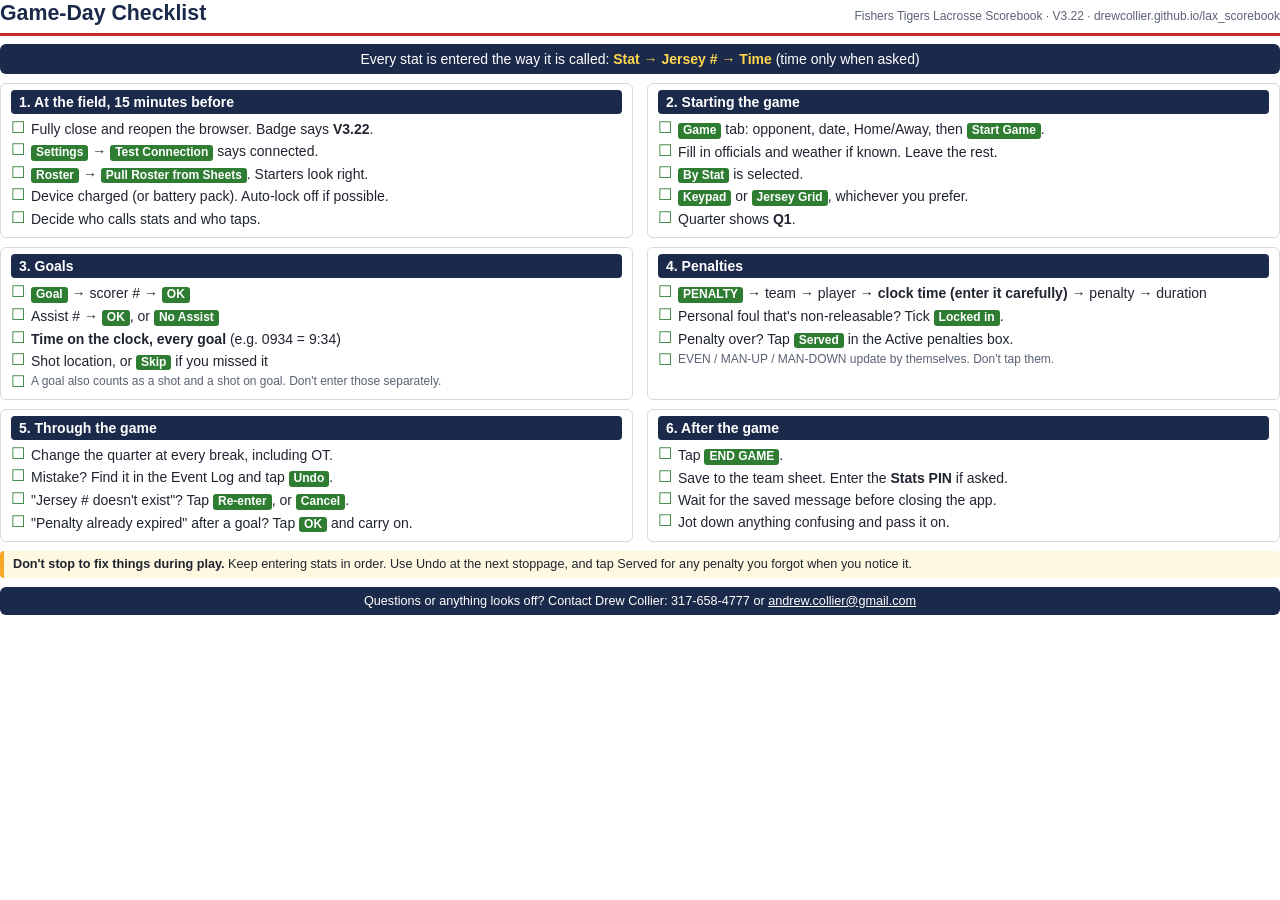
==== GAME-DAY-CHECKLIST.html @ 0872d79c "docs: Add one-page game-day checklist for scorekeepers Printable checklist (HTML source and PDF) cov" ====
<!DOCTYPE html>
<html lang="en">
<head>
<meta charset="UTF-8">
<title>Fishers Tigers Lacrosse Scorebook - Game-Day Checklist</title>
<style>
  @page { size: letter; margin: 0.45in 0.5in; }
  :root { --navy: #1b2a4a; --accent: #2e7d32; --red: #c62828; --text: #1f2430; --muted: #5a6273; --line: #d5d9e2; }
  * { box-sizing: border-box; }
  body { font-family: "Segoe UI", Arial, sans-serif; color: var(--text); font-size: 10.5pt; line-height: 1.3; margin: 0; }
  header { display: flex; align-items: baseline; justify-content: space-between; border-bottom: 3px solid var(--red); padding-bottom: 5px; margin-bottom: 8px; }
  header h1 { font-size: 16pt; margin: 0; color: var(--navy); }
  header .sub { font-size: 9pt; color: var(--muted); }
  .rule { background: var(--navy); color: #fff; border-radius: 6px; padding: 6px 10px; font-size: 10.5pt; margin-bottom: 9px; text-align: center; }
  .rule strong { color: #ffd54f; }
  .grid { display: grid; grid-template-columns: 1fr 1fr; gap: 9px 14px; }
  section { border: 1px solid var(--line); border-radius: 6px; padding: 6px 10px 7px; page-break-inside: avoid; }
  section.wide { grid-column: 1 / -1; }
  h2 { font-size: 10.5pt; margin: 0 0 4px; color: #fff; background: var(--navy); border-radius: 4px; padding: 3px 8px; }
  ul { list-style: none; margin: 0; padding: 0; }
  li { position: relative; padding: 2px 0 2px 20px; }
  li::before { content: "\2610"; position: absolute; left: 0; top: 0; font-size: 12pt; color: var(--accent); }
  .k { display: inline-block; background: var(--accent); color: #fff; border-radius: 3px; padding: 0 5px; font-size: 9pt; font-weight: 700; }
  .note { color: var(--muted); font-size: 9pt; }
  .tip { background: #fff8e1; border-left: 4px solid #f9a825; padding: 5px 9px; margin-top: 9px; font-size: 9.5pt; border-radius: 4px; }
  footer { margin-top: 9px; background: var(--navy); color: #fff; border-radius: 6px; padding: 6px 10px; font-size: 9.5pt; text-align: center; }
  footer a { color: #fff; }
  h2, .rule, footer, .k, li::before { -webkit-print-color-adjust: exact; print-color-adjust: exact; }
  .tip { -webkit-print-color-adjust: exact; print-color-adjust: exact; }
</style>
</head>
<body>
<header>
  <h1>Game-Day Checklist</h1>
  <span class="sub">Fishers Tigers Lacrosse Scorebook &middot; V3.22 &middot; drewcollier.github.io/lax_scorebook</span>
</header>

<div class="rule">Every stat is entered the way it is called: <strong>Stat &rarr; Jersey # &rarr; Time</strong> (time only when asked)</div>

<div class="grid">
  <section>
    <h2>1. At the field, 15 minutes before</h2>
    <ul>
      <li>Fully close and reopen the browser. Badge says <strong>V3.22</strong>.</li>
      <li><span class="k">Settings</span> &rarr; <span class="k">Test Connection</span> says connected.</li>
      <li><span class="k">Roster</span> &rarr; <span class="k">Pull Roster from Sheets</span>. Starters look right.</li>
      <li>Device charged (or battery pack). Auto-lock off if possible.</li>
      <li>Decide who calls stats and who taps.</li>
    </ul>
  </section>

  <section>
    <h2>2. Starting the game</h2>
    <ul>
      <li><span class="k">Game</span> tab: opponent, date, Home/Away, then <span class="k">Start Game</span>.</li>
      <li>Fill in officials and weather if known. Leave the rest.</li>
      <li><span class="k">By Stat</span> is selected.</li>
      <li><span class="k">Keypad</span> or <span class="k">Jersey Grid</span>, whichever you prefer.</li>
      <li>Quarter shows <strong>Q1</strong>.</li>
    </ul>
  </section>

  <section>
    <h2>3. Goals</h2>
    <ul>
      <li><span class="k">Goal</span> &rarr; scorer # &rarr; <span class="k">OK</span></li>
      <li>Assist # &rarr; <span class="k">OK</span>, or <span class="k">No Assist</span></li>
      <li><strong>Time on the clock, every goal</strong> (e.g. 0934 = 9:34)</li>
      <li>Shot location, or <span class="k">Skip</span> if you missed it</li>
      <li class="note">A goal also counts as a shot and a shot on goal. Don't enter those separately.</li>
    </ul>
  </section>

  <section>
    <h2>4. Penalties</h2>
    <ul>
      <li><span class="k">PENALTY</span> &rarr; team &rarr; player &rarr; <strong>clock time (enter it carefully)</strong> &rarr; penalty &rarr; duration</li>
      <li>Personal foul that's non-releasable? Tick <span class="k">Locked in</span>.</li>
      <li>Penalty over? Tap <span class="k">Served</span> in the Active penalties box.</li>
      <li class="note">EVEN / MAN-UP / MAN-DOWN update by themselves. Don't tap them.</li>
    </ul>
  </section>

  <section>
    <h2>5. Through the game</h2>
    <ul>
      <li>Change the quarter at every break, including OT.</li>
      <li>Mistake? Find it in the Event Log and tap <span class="k">Undo</span>.</li>
      <li>"Jersey # doesn't exist"? Tap <span class="k">Re-enter</span>, or <span class="k">Cancel</span>.</li>
      <li>"Penalty already expired" after a goal? Tap <span class="k">OK</span> and carry on.</li>
    </ul>
  </section>

  <section>
    <h2>6. After the game</h2>
    <ul>
      <li>Tap <span class="k">END GAME</span>.</li>
      <li>Save to the team sheet. Enter the <strong>Stats PIN</strong> if asked.</li>
      <li>Wait for the saved message before closing the app.</li>
      <li>Jot down anything confusing and pass it on.</li>
    </ul>
  </section>
</div>

<div class="tip"><strong>Don't stop to fix things during play.</strong> Keep entering stats in order. Use Undo at the next stoppage, and tap Served for any penalty you forgot when you notice it.</div>

<footer>Questions or anything looks off? Contact Drew Collier: 317-658-4777 or <a href="mailto:andrew.collier@gmail.com">andrew.collier@gmail.com</a></footer>
</body>
</html>
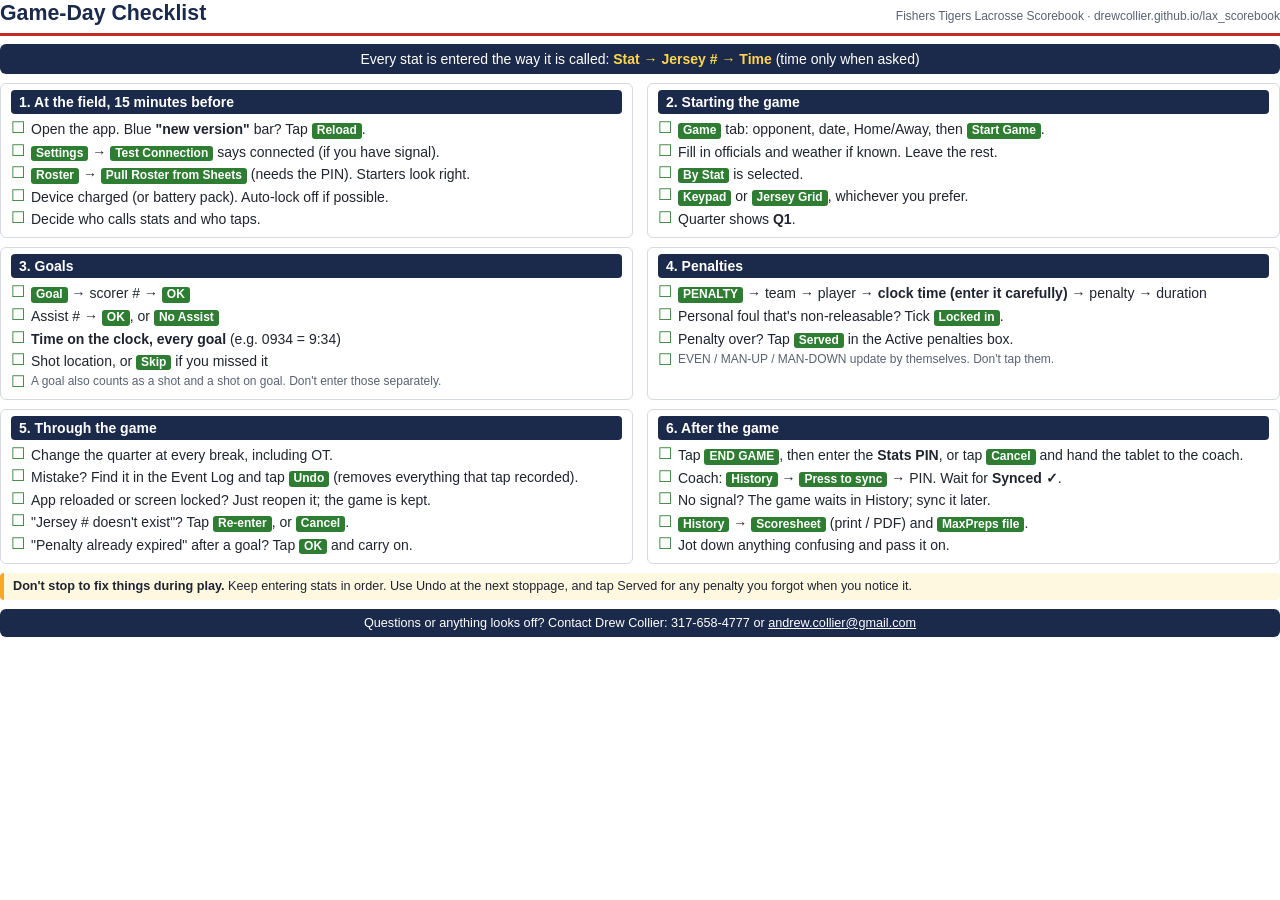
==== commit 4d9a2430: "Step 7: refresh guide, checklist, screenshots; V3.29 - Retake all guide screenshots from the current" ====
--- a/GAME-DAY-CHECKLIST.html
+++ b/GAME-DAY-CHECKLIST.html
@@ -32,7 +32,7 @@
 <body>
 <header>
   <h1>Game-Day Checklist</h1>
-  <span class="sub">Fishers Tigers Lacrosse Scorebook &middot; V3.22 &middot; drewcollier.github.io/lax_scorebook</span>
+  <span class="sub">Fishers Tigers Lacrosse Scorebook &middot; drewcollier.github.io/lax_scorebook</span>
 </header>
 
 <div class="rule">Every stat is entered the way it is called: <strong>Stat &rarr; Jersey # &rarr; Time</strong> (time only when asked)</div>
@@ -41,9 +41,9 @@
   <section>
     <h2>1. At the field, 15 minutes before</h2>
     <ul>
-      <li>Fully close and reopen the browser. Badge says <strong>V3.22</strong>.</li>
-      <li><span class="k">Settings</span> &rarr; <span class="k">Test Connection</span> says connected.</li>
-      <li><span class="k">Roster</span> &rarr; <span class="k">Pull Roster from Sheets</span>. Starters look right.</li>
+      <li>Open the app. Blue <strong>"new version"</strong> bar? Tap <span class="k">Reload</span>.</li>
+      <li><span class="k">Settings</span> &rarr; <span class="k">Test Connection</span> says connected (if you have signal).</li>
+      <li><span class="k">Roster</span> &rarr; <span class="k">Pull Roster from Sheets</span> (needs the PIN). Starters look right.</li>
       <li>Device charged (or battery pack). Auto-lock off if possible.</li>
       <li>Decide who calls stats and who taps.</li>
     </ul>
@@ -85,7 +85,8 @@
     <h2>5. Through the game</h2>
     <ul>
       <li>Change the quarter at every break, including OT.</li>
-      <li>Mistake? Find it in the Event Log and tap <span class="k">Undo</span>.</li>
+      <li>Mistake? Find it in the Event Log and tap <span class="k">Undo</span> (removes everything that tap recorded).</li>
+      <li>App reloaded or screen locked? Just reopen it; the game is kept.</li>
       <li>"Jersey # doesn't exist"? Tap <span class="k">Re-enter</span>, or <span class="k">Cancel</span>.</li>
       <li>"Penalty already expired" after a goal? Tap <span class="k">OK</span> and carry on.</li>
     </ul>
@@ -94,9 +95,10 @@
   <section>
     <h2>6. After the game</h2>
     <ul>
-      <li>Tap <span class="k">END GAME</span>.</li>
-      <li>Save to the team sheet. Enter the <strong>Stats PIN</strong> if asked.</li>
-      <li>Wait for the saved message before closing the app.</li>
+      <li>Tap <span class="k">END GAME</span>, then enter the <strong>Stats PIN</strong>, or tap <span class="k">Cancel</span> and hand the tablet to the coach.</li>
+      <li>Coach: <span class="k">History</span> &rarr; <span class="k">Press to sync</span> &rarr; PIN. Wait for <strong>Synced &check;</strong>.</li>
+      <li>No signal? The game waits in History; sync it later.</li>
+      <li><span class="k">History</span> &rarr; <span class="k">Scoresheet</span> (print / PDF) and <span class="k">MaxPreps file</span>.</li>
       <li>Jot down anything confusing and pass it on.</li>
     </ul>
   </section>
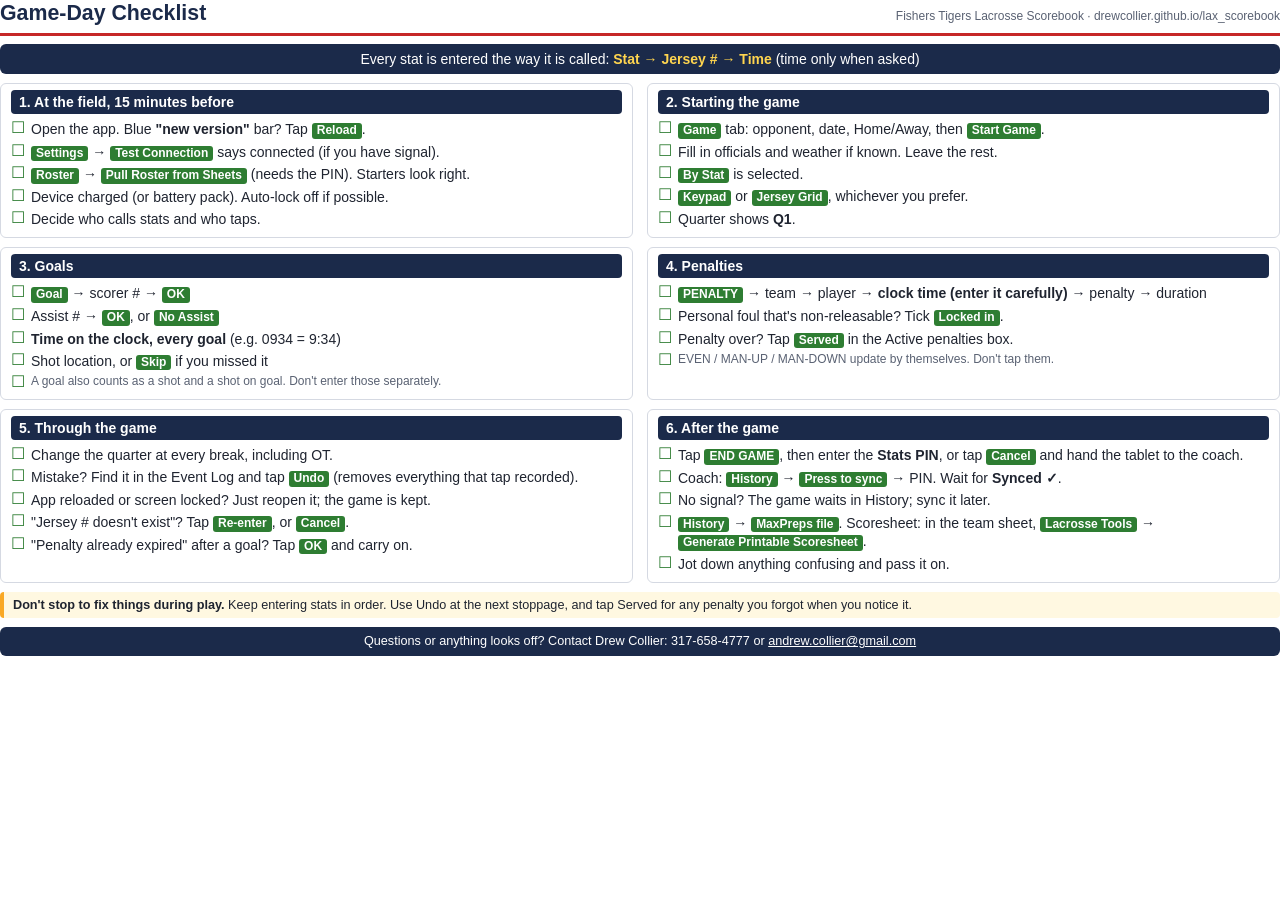
==== commit c82af4b6: "Remove the app's printable scoresheet; the Sheet's is the one (V3.38) There were two copies of the s" ====
--- a/GAME-DAY-CHECKLIST.html
+++ b/GAME-DAY-CHECKLIST.html
@@ -98,7 +98,7 @@
       <li>Tap <span class="k">END GAME</span>, then enter the <strong>Stats PIN</strong>, or tap <span class="k">Cancel</span> and hand the tablet to the coach.</li>
       <li>Coach: <span class="k">History</span> &rarr; <span class="k">Press to sync</span> &rarr; PIN. Wait for <strong>Synced &check;</strong>.</li>
       <li>No signal? The game waits in History; sync it later.</li>
-      <li><span class="k">History</span> &rarr; <span class="k">Scoresheet</span> (print / PDF) and <span class="k">MaxPreps file</span>.</li>
+      <li><span class="k">History</span> &rarr; <span class="k">MaxPreps file</span>. Scoresheet: in the team sheet, <span class="k">Lacrosse Tools</span> &rarr; <span class="k">Generate Printable Scoresheet</span>.</li>
       <li>Jot down anything confusing and pass it on.</li>
     </ul>
   </section>
